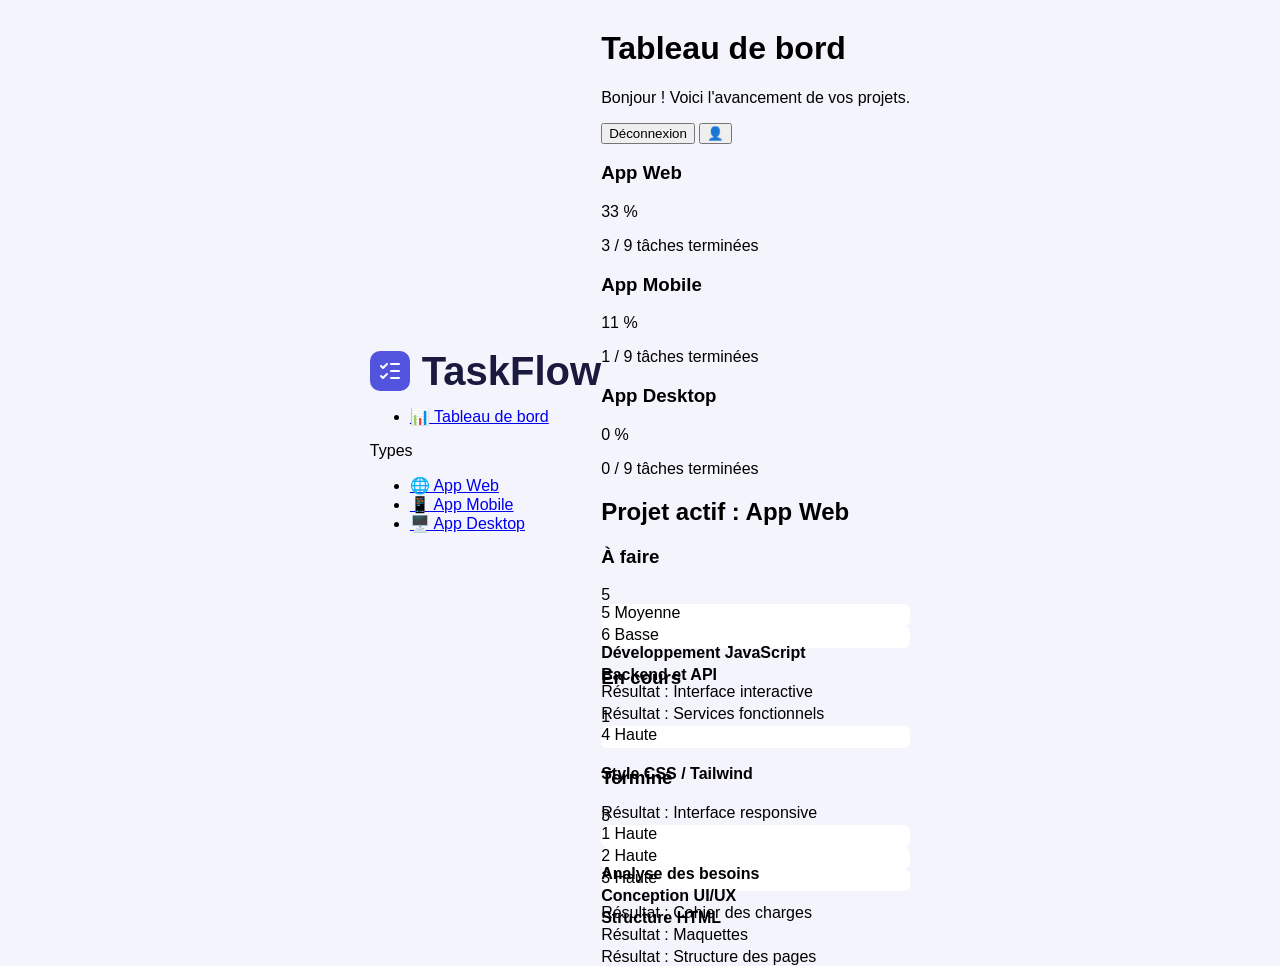
==== dashbord.html @ 0bc0db54 "dashbord HTML et AppWeb" ====
<!DOCTYPE html>
<html lang="fr">
<head>
    <meta charset="UTF-8">
    <meta name="viewport" content="width=device-width, initial-scale=1.0">
    <title>TaskFlow - Tableau de Bord</title>
    <link rel="stylesheet" href="style.css">
</head>
<body>

    <!-- Barre latérale de navigation (Aside) -->
    <aside>

        <!-- Section Logo de l'application -->
        <div id="logo">
            <span id="logo-icone">
                <!-- Icône SVG représentant une liste de tâches -->
                <svg xmlns="http://www.w3.org/2000/svg" width="24" height="24" viewBox="0 0 24 24" fill="none" stroke="currentColor" stroke-width="2" stroke-linecap="round" stroke-linejoin="round">
                    <path d="M13 5h8"/><path d="M13 12h8"/><path d="M13 19h8"/><path d="m3 17 2 2 4-4"/><path d="m3 7 2 2 4-4"/>
                </svg>
            </span>
            <span id="logo-texte">TaskFlow</span>
        </div>

        <!-- Navigation principale : Vue d'ensemble -->
        <nav>
            <ul>
                <li><a href="#" class="actif"><span class="icone">📊</span> Tableau de bord</a></li>
            </ul>
        </nav>

        <!-- Titre de la rubrique des catégories -->
        <p class="menu-titre">Types</p>

        <!-- Navigation : Filtres par type de projet -->
        <nav>
            <ul>
                <li><a href="#"><span class="icone">🌐</span> App Web</a></li>
                <li><a href="#"><span class="icone">📱</span> App Mobile</a></li>
                <li><a href="#"><span class="icone">🖥️</span> App Desktop</a></li>
            </ul>
        </nav>

    </aside>

    <!-- Contenu principal de l'application -->
    <main>

        <!-- En-tête supérieur de la zone principale -->
        <header>
            <!-- Groupe de gauche : Titre et message de bienvenue -->
            <div class="header-texte">
                <h1>Tableau de bord</h1>
                <p>Bonjour ! Voici l'avancement de vos projets.</p>
            </div>

            <!-- Groupe de droite : Boutons d'action utilisateur -->
            <div class="header-actions">
                <button>Déconnexion</button>
                <button>👤</button>
            </div>
        </header>

        <!-- Section 1 : Cartes de progression des projets -->
        <section class="section-progression">

            <!-- Carte 1 : App Web -->
            <article class="carte-progression">
                <!-- Ligne supérieure avec le titre et le pourcentage -->
                <div class="carte-header">
                    <h3 class="carte-titre">App Web</h3>
                    <span class="pourcentage">33 %</span>
                </div>
                <!-- Texte d'avancement des tâches -->
                <p class="texte-progres">3 / 9 tâches terminées</p>
                <!-- Barre de progression (Rail gris + Jauge colorée) -->
                <div class="barre-rail">
                    <div class="barre-jauge" style="width: 33%;"></div>
                </div>
            </article>

            <!-- Carte 2 : App Mobile -->
            <article class="carte-progression">
                <div class="carte-header">
                    <h3 class="carte-titre">App Mobile</h3>
                    <span class="pourcentage">11 %</span>
                </div>
                <p class="texte-progres">1 / 9 tâches terminées</p>
                <div class="barre-rail">
                    <div class="barre-jauge" style="width: 11%;"></div>
                </div>
            </article>

            <!-- Carte 3 : App Desktop -->
            <article class="carte-progression">
                <div class="carte-header">
                    <h3 class="carte-titre">App Desktop</h3>
                    <span class="pourcentage">0 %</span>
                </div>
                <p class="texte-progres">0 / 9 tâches terminées</p>
                <div class="barre-rail">
                    <div class="barre-jauge" style="width: 0%;"></div>
                </div>
            </article>

        </section>

        <!-- Section 2 : Projet actif avec les 3 colonnes -->
        <section class="projet-actif">

            <!-- Titre de la section -->
            <h2>Projet actif : App Web</h2>

            <!-- Conteneur des 3 colonnes (pour les placer côte à côte en CSS) -->
            <div class="kanban">

                <!-- Colonne 1 : À faire -->
                <section class="colonne a-faire">
                    <!-- Ligne du haut : nom de la colonne + compteur -->
                    <div class="colonne-header">
                        <h3>À faire</h3>
                        <span class="compteur">5</span>
                    </div>

                    <!-- Tâche 5 -->
                    <article class="tache">
                        <div class="tache-haut">
                            <span class="numero">5</span>
                            <span class="badge moyenne">Moyenne</span>
                        </div>
                        <h4 class="tache-titre">Développement JavaScript</h4>
                        <p class="tache-resultat">Résultat : Interface interactive</p>
                    </article>

                    <!-- Tâche 6 -->
                    <article class="tache">
                        <div class="tache-haut">
                            <span class="numero">6</span>
                            <span class="badge basse">Basse</span>
                        </div>
                        <h4 class="tache-titre">Backend et API</h4>
                        <p class="tache-resultat">Résultat : Services fonctionnels</p>
                    </article>
                </section>

                <!-- Colonne 2 : En cours -->
                <section class="colonne en-cours">
                    <div class="colonne-header">
                        <h3>En cours</h3>
                        <span class="compteur">1</span>
                    </div>

                    <!-- Tâche 4 -->
                    <article class="tache">
                        <div class="tache-haut">
                            <span class="numero">4</span>
                            <span class="badge haute">Haute</span>
                        </div>
                        <h4 class="tache-titre">Style CSS / Tailwind</h4>
                        <p class="tache-resultat">Résultat : Interface responsive</p>
                    </article>
                </section>

                <!-- Colonne 3 : Terminé -->
                <section class="colonne termine">
                    <div class="colonne-header">
                        <h3>Terminé</h3>
                        <span class="compteur">3</span>
                    </div>

                    <!-- Tâche 1 -->
                    <article class="tache">
                        <div class="tache-haut">
                            <span class="numero">1</span>
                            <span class="badge haute">Haute</span>
                        </div>
                        <h4 class="tache-titre">Analyse des besoins</h4>
                        <p class="tache-resultat">Résultat : Cahier des charges</p>
                    </article>

                    <!-- Tâche 2 -->
                    <article class="tache">
                        <div class="tache-haut">
                            <span class="numero">2</span>
                            <span class="badge haute">Haute</span>
                        </div>
                        <h4 class="tache-titre">Conception UI/UX</h4>
                        <p class="tache-resultat">Résultat : Maquettes</p>
                    </article>

                    <!-- Tâche 3 -->
                    <article class="tache">
                        <div class="tache-haut">
                            <span class="numero">3</span>
                            <span class="badge haute">Haute</span>
                        </div>
                        <h4 class="tache-titre">Structure HTML</h4>
                        <p class="tache-resultat">Résultat : Structure des pages</p>
                    </article>
                </section>

            </div>
        </section>

    </main>

</body>
</html>
---- style.css ----
body {
    margin: 0;
    min-height: 100vh;/*viewport height: hauteur de la fenêtre du navigateur.*/
    display: flex;
    justify-content: center;
    align-items: center;
    font-family: 'Inter', sans-serif;
    background: #f4f4fd;
}

#carte {
    min-height: 600px;
    display: flex;
    width: 100%;
    max-width: 1000px;
    border-radius: 24px;
    overflow: hidden;
    background: white;
    box-shadow: 0 20px 50px rgba(80,80,200,0.12);/*Ajouter l'ombre autour de la carte*/
}

#gauche, #droite {
    flex: 1;
    padding: 48px 40px;
    box-sizing: border-box;
}
/*display: flex → place les deux sections côte à côte.
width: 50% → donne à chaque section la moitié de la largeur.
min-height: 100vh → donne au conteneur une hauteur minimale égale à celle de la fenêtre.*/

#gauche{
    display: flex;
    flex-direction: column;
    align-items: center;
    gap: 24px;
    background: #f7f7ff;
}
#logo {
    display: flex;
    align-items: center;     /* centreR verticalement le carré et le texte */
    justify-content: center;
    gap: 12px;
}

#logo-icone {
    display: flex;
    align-items: center;
    justify-content: center;
    width: 40px;             /* même valeur que le font-size du texte */
    height: 40px;
    background: #5254de;
    color: white;
    border-radius: 10px;
}

#logo-icone svg {
    display: block;
    width: 24px;/*SVG du logo l'affiche en bloc et définit sa taille à 24 × 24 px*/
    height: 24px;
}

#logo-texte {
    font-size: 40px;
    font-weight: 700;
    line-height: 1;
    color: #1a1a3e;
}

#slogan{
    font-size: 18px;
    font-weight: 400;
    color: #6b6b8a;
    text-align: center;
    margin: 16px 0 32px;
}

#apercu{
    display: flex;
    gap: 12px;
    background: white;
    padding: 12px;
    border-radius: 16px;
    box-shadow: 0 8px 24px rgba(80, 80, 200, 0.08);
}

.colonne-tache{
    flex: 1;/* 3 largeurs égales */
    display: flex;
    flex-direction: column;/* titre et rectangles empilés */
    gap: 6px;
    padding: 8px;
    border-radius: 10px;
}

#faire{
    background: #e4e4f8;
}

#en-cours{
    background: #fff0c2;
}

#termine{
    background: #d0f0dc;
}

.colonne-tache h3{
    margin: 0 0 4px;
    font-size: 12px;
    font-weight: 600;
    text-align: center;
    color: #1a1a3e;
}

.tache{
    height: 22px;
    background: white;
    border-radius: 6px;
}

#atouts{
    display: flex;
    gap: 16px;
    margin-top: 32px;
}

.atout{
    flex:1;
    text-align: center;
}

.atout strong{
    display: block;/*le titre prend sa propre ligne*/
    font-size: 14px;
    font-weight: 700;
    color: #1a1a3e;
    margin-bottom: 4px;
}

.atout p {
    margin: 0; /* enlève la marge par défaut du <p> */
    font-size: 13px;
    font-weight: 400;
    color: #6b6b8a;/* gris-violet comme le slogan */
}

#apercu, #atouts{
    width: 100%;
}

#droite{
    display: flex;
    flex-direction: column;
    justify-content: center;  /*centrer verticalement le contenu*/
    background: white;
}

#droite h1{
    margin: 0 0 8px;
    font-size: 28px;
    font-weight: 700;
    color: #1a1a3e;
}

#bienvenue{
    margin: 0 0 24px;
    font-size: 15px;
    color: #6b6b8a;
}

#formulaire{
    display: flex;
    flex-direction: column;
    gap: 12px;
}

#formulaire label{
    font-size: 14px;
    font-weight: 600;
    color: #1a1a3e;
}

#formulaire input[type="email"],
#formulaire input[type="password"] {
    padding: 14px 16px;
    border: 1px solid #dcdcf0;
    border-radius: 12px;
    font-family: inherit;
    font-size: 16px;
}
/* Cible les champs email et password à l'intérieur de l'élément ayant l'id formulaire.
[] permet de sélectionner un input selon son type.
La virgule permet d'appliquer le même style aux deux champs. */
#options{
    display: flex;
    justify-content: space-between;/* un à gauche et un à droite */
    align-items: center;
    font-size: 15px;
}

#options a {
    color: #3a3ac4;
    font-weight: 600;
    text-decoration: none;
}

#seconnecter{
    padding: 16px;
    border: none;
    border-radius: 12px;
    background: #5254de;
    color: white;
    font-family: inherit;
    font-size: 16px;
    font-weight: 600;
    cursor: pointer;
}

#ou{
    margin: 4px 0;
    text-align: center;
    font-size: 14px;
    color: #6b6b8a;
}

#creeruncompte{
    display: block;
    box-sizing: border-box;
    text-align: center;
    text-decoration: none;
    padding: 16px;
    border: 1px solid #dcdcf0;
    border-radius: 12px;
    background: white;
    color: #1a1a3e;
    font-family: inherit;
    font-size: 16px;
    font-weight: 600;
    cursor: pointer;
}
/*MOT DE PASSE OUBLIER*/
#envoyer {
    padding: 16px;
    border: none;
    border-radius: 12px;
    background: #5254de;
    color: white;
    font-family: inherit;
    font-size: 16px;
    font-weight: 600;
    cursor: pointer;
}
/*---------------------------------------------------------------Page-Inscription-Task-Flow----------------------------------------------------------------------------------------------*/
#formulaire input[type="text"]{
    padding: 14px 16px;
    border: 1px solid #dcdcf0;
    border-radius: 12px;
    font-family: inherit;
    font-size: 16px;
}

#conditions{
    display: flex;
    align-items: center;
    gap: 8px;
    font-size: 15px;
}

#creer-compte{
    padding: 16px;
    border: none;
    border-radius: 12px;
    background: #5254de;
    color: white;
    font-family: inherit;
    font-size: 16px;
    font-weight: 600;
    cursor: pointer;
}

#deja-compte{
    margin: 0;
    text-align: center;
    font-size: 15px;
    color: #6b6b8a;
}

#deja-compte a{
    color: #3a3ac4;
    font-weight: 600;
    text-decoration: none;
}
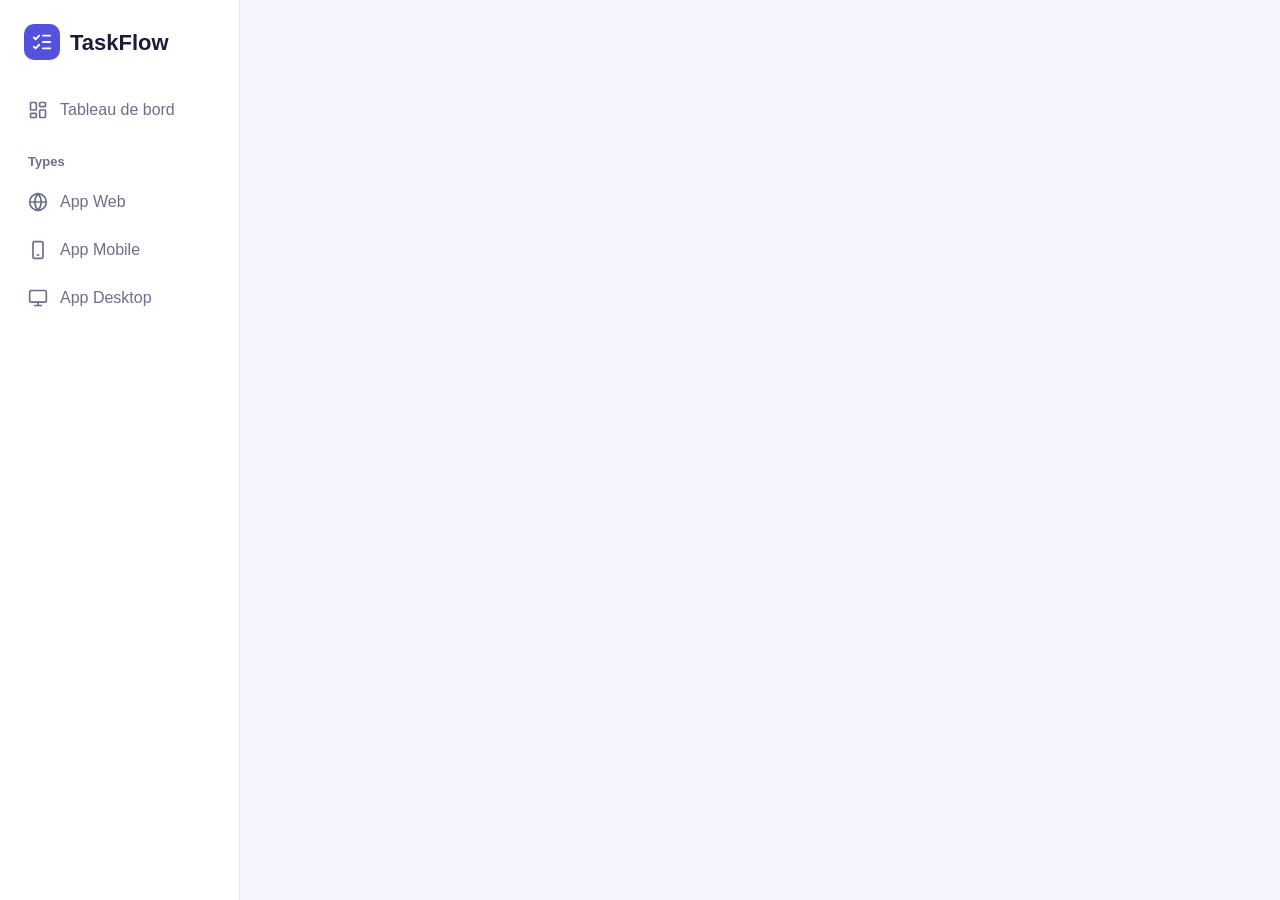
==== commit e72a3d0b: "finalchanges" ====
--- a/dashbord.html
+++ b/dashbord.html
@@ -3,206 +3,55 @@
 <head>
     <meta charset="UTF-8">
     <meta name="viewport" content="width=device-width, initial-scale=1.0">
-    <title>TaskFlow - Tableau de Bord</title>
-    <link rel="stylesheet" href="style.css">
+    <title>Tableau de bord - TaskFlow</title>
+    <link rel="stylesheet" href="app.css">
+    <link rel="preconnect" href="https://fonts.googleapis.com">
+    <link rel="preconnect" href="https://fonts.gstatic.com" crossorigin>
+    <link href="https://fonts.googleapis.com/css2?family=Inter:wght@400;500;600;700&display=swap" rel="stylesheet">
 </head>
 <body>
+    <div class="layout">
 
-    <!-- Barre latérale de navigation (Aside) -->
-    <aside>
+        <!-- Barre latérale -->
+        <aside class="sidebar">
+            <a class="logo" href="#dashboard">
+                <span class="logo-icone">
+                    <svg xmlns="http://www.w3.org/2000/svg" width="22" height="22" viewBox="0 0 24 24" fill="none" stroke="currentColor" stroke-width="2" stroke-linecap="round" stroke-linejoin="round">
+                        <path d="M13 5h8"/><path d="M13 12h8"/><path d="M13 19h8"/><path d="m3 17 2 2 4-4"/><path d="m3 7 2 2 4-4"/>
+                    </svg>
+                </span>
+                <span class="logo-texte">TaskFlow</span>
+            </a>
 
-        <!-- Section Logo de l'application -->
-        <div id="logo">
-            <span id="logo-icone">
-                <!-- Icône SVG représentant une liste de tâches -->
-                <svg xmlns="http://www.w3.org/2000/svg" width="24" height="24" viewBox="0 0 24 24" fill="none" stroke="currentColor" stroke-width="2" stroke-linecap="round" stroke-linejoin="round">
-                    <path d="M13 5h8"/><path d="M13 12h8"/><path d="M13 19h8"/><path d="m3 17 2 2 4-4"/><path d="m3 7 2 2 4-4"/>
-                </svg>
-            </span>
-            <span id="logo-texte">TaskFlow</span>
-        </div>
+            <nav aria-label="Navigation principale">
+                <a class="nav-lien" data-nav="dashboard" href="#dashboard">
+                    <svg viewBox="0 0 24 24" width="20" height="20" fill="none" stroke="currentColor" stroke-width="2" stroke-linecap="round" stroke-linejoin="round"><rect x="3" y="3" width="7" height="9" rx="1"/><rect x="14" y="3" width="7" height="5" rx="1"/><rect x="14" y="12" width="7" height="9" rx="1"/><rect x="3" y="16" width="7" height="5" rx="1"/></svg>
+                    Tableau de bord
+                </a>
 
-        <!-- Navigation principale : Vue d'ensemble -->
-        <nav>
-            <ul>
-                <li><a href="#" class="actif"><span class="icone">📊</span> Tableau de bord</a></li>
-            </ul>
-        </nav>
+                <p class="nav-titre">Types</p>
 
-        <!-- Titre de la rubrique des catégories -->
-        <p class="menu-titre">Types</p>
+                <a class="nav-lien" data-nav="web" href="#type/web">
+                    <svg viewBox="0 0 24 24" width="20" height="20" fill="none" stroke="currentColor" stroke-width="2" stroke-linecap="round" stroke-linejoin="round"><circle cx="12" cy="12" r="10"/><path d="M2 12h20"/><path d="M12 2a15 15 0 0 1 0 20 15 15 0 0 1 0-20z"/></svg>
+                    App Web
+                </a>
+                <a class="nav-lien" data-nav="mobile" href="#type/mobile">
+                    <svg viewBox="0 0 24 24" width="20" height="20" fill="none" stroke="currentColor" stroke-width="2" stroke-linecap="round" stroke-linejoin="round"><rect x="6" y="2" width="12" height="20" rx="2"/><path d="M11 18h2"/></svg>
+                    App Mobile
+                </a>
+                <a class="nav-lien" data-nav="desktop" href="#type/desktop">
+                    <svg viewBox="0 0 24 24" width="20" height="20" fill="none" stroke="currentColor" stroke-width="2" stroke-linecap="round" stroke-linejoin="round"><rect x="2" y="3" width="20" height="14" rx="2"/><path d="M8 21h8"/><path d="M12 17v4"/></svg>
+                    App Desktop
+                </a>
+            </nav>
+        </aside>
 
-        <!-- Navigation : Filtres par type de projet -->
-        <nav>
-            <ul>
-                <li><a href="#"><span class="icone">🌐</span> App Web</a></li>
-                <li><a href="#"><span class="icone">📱</span> App Mobile</a></li>
-                <li><a href="#"><span class="icone">🖥️</span> App Desktop</a></li>
-            </ul>
-        </nav>
+        <!-- Contenu : rempli par app.js -->
+        <main class="contenu" id="vue"></main>
+    </div>
 
-    </aside>
-
-    <!-- Contenu principal de l'application -->
-    <main>
-
-        <!-- En-tête supérieur de la zone principale -->
-        <header>
-            <!-- Groupe de gauche : Titre et message de bienvenue -->
-            <div class="header-texte">
-                <h1>Tableau de bord</h1>
-                <p>Bonjour ! Voici l'avancement de vos projets.</p>
-            </div>
-
-            <!-- Groupe de droite : Boutons d'action utilisateur -->
-            <div class="header-actions">
-                <button>Déconnexion</button>
-                <button>👤</button>
-            </div>
-        </header>
-
-        <!-- Section 1 : Cartes de progression des projets -->
-        <section class="section-progression">
-
-            <!-- Carte 1 : App Web -->
-            <article class="carte-progression">
-                <!-- Ligne supérieure avec le titre et le pourcentage -->
-                <div class="carte-header">
-                    <h3 class="carte-titre">App Web</h3>
-                    <span class="pourcentage">33 %</span>
-                </div>
-                <!-- Texte d'avancement des tâches -->
-                <p class="texte-progres">3 / 9 tâches terminées</p>
-                <!-- Barre de progression (Rail gris + Jauge colorée) -->
-                <div class="barre-rail">
-                    <div class="barre-jauge" style="width: 33%;"></div>
-                </div>
-            </article>
-
-            <!-- Carte 2 : App Mobile -->
-            <article class="carte-progression">
-                <div class="carte-header">
-                    <h3 class="carte-titre">App Mobile</h3>
-                    <span class="pourcentage">11 %</span>
-                </div>
-                <p class="texte-progres">1 / 9 tâches terminées</p>
-                <div class="barre-rail">
-                    <div class="barre-jauge" style="width: 11%;"></div>
-                </div>
-            </article>
-
-            <!-- Carte 3 : App Desktop -->
-            <article class="carte-progression">
-                <div class="carte-header">
-                    <h3 class="carte-titre">App Desktop</h3>
-                    <span class="pourcentage">0 %</span>
-                </div>
-                <p class="texte-progres">0 / 9 tâches terminées</p>
-                <div class="barre-rail">
-                    <div class="barre-jauge" style="width: 0%;"></div>
-                </div>
-            </article>
-
-        </section>
-
-        <!-- Section 2 : Projet actif avec les 3 colonnes -->
-        <section class="projet-actif">
-
-            <!-- Titre de la section -->
-            <h2>Projet actif : App Web</h2>
-
-            <!-- Conteneur des 3 colonnes (pour les placer côte à côte en CSS) -->
-            <div class="kanban">
-
-                <!-- Colonne 1 : À faire -->
-                <section class="colonne a-faire">
-                    <!-- Ligne du haut : nom de la colonne + compteur -->
-                    <div class="colonne-header">
-                        <h3>À faire</h3>
-                        <span class="compteur">5</span>
-                    </div>
-
-                    <!-- Tâche 5 -->
-                    <article class="tache">
-                        <div class="tache-haut">
-                            <span class="numero">5</span>
-                            <span class="badge moyenne">Moyenne</span>
-                        </div>
-                        <h4 class="tache-titre">Développement JavaScript</h4>
-                        <p class="tache-resultat">Résultat : Interface interactive</p>
-                    </article>
-
-                    <!-- Tâche 6 -->
-                    <article class="tache">
-                        <div class="tache-haut">
-                            <span class="numero">6</span>
-                            <span class="badge basse">Basse</span>
-                        </div>
-                        <h4 class="tache-titre">Backend et API</h4>
-                        <p class="tache-resultat">Résultat : Services fonctionnels</p>
-                    </article>
-                </section>
-
-                <!-- Colonne 2 : En cours -->
-                <section class="colonne en-cours">
-                    <div class="colonne-header">
-                        <h3>En cours</h3>
-                        <span class="compteur">1</span>
-                    </div>
-
-                    <!-- Tâche 4 -->
-                    <article class="tache">
-                        <div class="tache-haut">
-                            <span class="numero">4</span>
-                            <span class="badge haute">Haute</span>
-                        </div>
-                        <h4 class="tache-titre">Style CSS / Tailwind</h4>
-                        <p class="tache-resultat">Résultat : Interface responsive</p>
-                    </article>
-                </section>
-
-                <!-- Colonne 3 : Terminé -->
-                <section class="colonne termine">
-                    <div class="colonne-header">
-                        <h3>Terminé</h3>
-                        <span class="compteur">3</span>
-                    </div>
-
-                    <!-- Tâche 1 -->
-                    <article class="tache">
-                        <div class="tache-haut">
-                            <span class="numero">1</span>
-                            <span class="badge haute">Haute</span>
-                        </div>
-                        <h4 class="tache-titre">Analyse des besoins</h4>
-                        <p class="tache-resultat">Résultat : Cahier des charges</p>
-                    </article>
-
-                    <!-- Tâche 2 -->
-                    <article class="tache">
-                        <div class="tache-haut">
-                            <span class="numero">2</span>
-                            <span class="badge haute">Haute</span>
-                        </div>
-                        <h4 class="tache-titre">Conception UI/UX</h4>
-                        <p class="tache-resultat">Résultat : Maquettes</p>
-                    </article>
-
-                    <!-- Tâche 3 -->
-                    <article class="tache">
-                        <div class="tache-haut">
-                            <span class="numero">3</span>
-                            <span class="badge haute">Haute</span>
-                        </div>
-                        <h4 class="tache-titre">Structure HTML</h4>
-                        <p class="tache-resultat">Résultat : Structure des pages</p>
-                    </article>
-                </section>
-
-            </div>
-        </section>
-
-    </main>
-
+    <script src="js/storage.js"></script>
+    <script src="js/data.js"></script>
+    <script src="js/app.js"></script>
 </body>
 </html>
--- a/app.css
+++ b/app.css
@@ -0,0 +1,553 @@
+:root {
+    --fond: #F4F4FE;
+    --accent: #5252DC;
+    --accent-clair: #E8E8FB;
+    --accent-fonce: #3737A8;
+    --texte: #1B1B3A;
+    --secondaire: #6B6F8A;
+    --bord: #E3E3F4;
+    --vert-outil: #12805C;
+    --gris: #9CA3AF;
+    --orange: #F59E0B;
+    --vert: #16A34A;
+}
+
+* { box-sizing: border-box; }
+
+body {
+    margin: 0;
+    font-family: 'Inter', Arial, sans-serif;
+    background: var(--fond);
+    color: var(--texte);
+    line-height: 1.5;
+}
+
+h1, h2, h3, h4, p { margin: 0; }
+
+:focus-visible {
+    outline: 3px solid var(--accent);
+    outline-offset: 2px;
+}
+
+/* ---------- Mise en page générale ---------- */
+.layout {
+    display: flex;
+    min-height: 100vh;
+}
+
+.sidebar {
+    width: 240px;
+    flex-shrink: 0;
+    background: white;
+    border-right: 1px solid var(--bord);
+    padding: 24px 16px;
+    display: flex;
+    flex-direction: column;
+    gap: 28px;
+}
+
+.contenu {
+    flex: 1;
+    min-width: 0;
+    padding: 32px 40px 48px;
+    display: flex;
+    flex-direction: column;
+    gap: 24px;
+}
+
+/* ---------- Barre latérale ---------- */
+.logo {
+    display: flex;
+    align-items: center;
+    gap: 10px;
+    padding: 0 8px;
+    text-decoration: none;
+    color: var(--texte);
+}
+
+.logo-icone {
+    display: flex;
+    align-items: center;
+    justify-content: center;
+    width: 36px;
+    height: 36px;
+    border-radius: 10px;
+    background: var(--accent);
+    color: white;
+}
+
+.logo-texte {
+    font-size: 22px;
+    font-weight: 700;
+}
+
+nav {
+    display: flex;
+    flex-direction: column;
+    gap: 4px;
+}
+
+.nav-titre {
+    margin: 16px 12px 4px;
+    font-size: 13px;
+    font-weight: 600;
+    color: var(--secondaire);
+}
+
+.nav-lien {
+    display: flex;
+    align-items: center;
+    gap: 12px;
+    min-height: 44px;
+    padding: 0 12px;
+    border-radius: 10px;
+    color: var(--secondaire);
+    font-weight: 500;
+    text-decoration: none;
+}
+
+.nav-lien:hover { background: var(--fond); }
+
+.nav-lien.actif {
+    background: var(--accent-clair);
+    color: var(--accent-fonce);
+    font-weight: 700;
+}
+
+/* ---------- En-tête ---------- */
+.entete {
+    display: flex;
+    justify-content: space-between;
+    align-items: flex-start;
+    gap: 16px;
+}
+
+.entete h1 {
+    font-size: 28px;
+    font-weight: 700;
+    line-height: 1.25;
+}
+
+.sous-titre {
+    margin-top: 4px;
+    color: var(--secondaire);
+}
+
+.actions {
+    display: flex;
+    align-items: center;
+    gap: 12px;
+    flex-shrink: 0;
+}
+
+.avatar {
+    display: flex;
+    align-items: center;
+    justify-content: center;
+    width: 44px;
+    height: 44px;
+    border-radius: 50%;
+    background: var(--accent);
+    color: white;
+    font-weight: 700;
+    font-size: 15px;
+}
+
+/* ---------- Boutons ---------- */
+.btn {
+    display: inline-flex;
+    align-items: center;
+    justify-content: center;
+    min-height: 44px;
+    padding: 0 20px;
+    border-radius: 12px;
+    border: 1px solid transparent;
+    font-family: inherit;
+    font-size: 15px;
+    font-weight: 600;
+    text-decoration: none;
+    cursor: pointer;
+}
+
+.btn-prim { background: var(--accent); color: white; }
+.btn-prim:hover { background: #4343C4; }
+
+.btn-sec { background: white; color: var(--texte); border-color: var(--bord); }
+.btn-sec:hover { background: var(--fond); }
+
+.btn.bloc { width: 100%; }
+
+/* ---------- Cartes génériques ---------- */
+.carte {
+    background: white;
+    border-radius: 16px;
+    padding: 20px;
+    box-shadow: 0 8px 24px rgba(80, 80, 200, 0.08);
+}
+
+.carte h2 { font-size: 17px; font-weight: 700; }
+
+.detail { color: var(--secondaire); font-size: 14px; }
+
+.lien {
+    color: var(--accent-fonce);
+    font-weight: 600;
+    text-decoration: none;
+}
+.lien:hover { text-decoration: underline; }
+
+/* ---------- Barres de progression ---------- */
+.barre {
+    height: 10px;
+    background: var(--accent-clair);
+    border-radius: 999px;
+    overflow: hidden;
+}
+
+.barre span {
+    display: block;
+    height: 100%;
+    background: var(--accent);
+    border-radius: 999px;
+}
+
+.ligne-pct {
+    display: flex;
+    justify-content: space-between;
+    align-items: baseline;
+    margin-bottom: 8px;
+    color: var(--secondaire);
+    font-size: 14px;
+}
+.ligne-pct strong { color: var(--texte); font-size: 16px; }
+.ligne-pct h2 { color: var(--texte); }
+
+/* ---------- Tableau de bord ---------- */
+.grille-types {
+    display: grid;
+    grid-template-columns: repeat(3, 1fr);
+    gap: 20px;
+}
+
+.carte-type {
+    display: flex;
+    flex-direction: column;
+    gap: 10px;
+    color: inherit;
+    text-decoration: none;
+    border: 1px solid transparent;
+}
+.carte-type:hover { border-color: var(--accent); }
+
+.carte-type-haut { display: flex; align-items: center; gap: 12px; }
+
+.icone-type {
+    display: flex;
+    align-items: center;
+    justify-content: center;
+    width: 40px;
+    height: 40px;
+    border-radius: 10px;
+    background: var(--accent-clair);
+    color: var(--accent-fonce);
+}
+
+.projet-actif { display: flex; flex-direction: column; gap: 16px; }
+.projet-actif-tete { display: flex; justify-content: space-between; align-items: center; gap: 12px; flex-wrap: wrap; }
+
+/* ---------- Colonnes ---------- */
+.colonnes {
+    display: grid;
+    grid-template-columns: repeat(3, 1fr);
+    gap: 20px;
+    align-items: start;
+}
+
+.colonne {
+    background: #FAFAFF;
+    border: 1px solid var(--bord);
+    border-top: 4px solid var(--gris);
+    border-radius: 14px;
+    padding: 14px;
+    display: flex;
+    flex-direction: column;
+    gap: 10px;
+}
+.colonne.gris   { border-top-color: var(--gris); }
+.colonne.orange { border-top-color: var(--orange); }
+.colonne.vert   { border-top-color: var(--vert); }
+
+.colonne-tete {
+    display: flex;
+    justify-content: space-between;
+    align-items: center;
+}
+.colonne-tete h3 { font-size: 15px; font-weight: 700; }
+
+.compteur {
+    min-width: 28px;
+    padding: 2px 8px;
+    border-radius: 999px;
+    background: white;
+    border: 1px solid var(--bord);
+    font-size: 13px;
+    font-weight: 700;
+    text-align: center;
+}
+
+.vide {
+    color: var(--secondaire);
+    font-size: 14px;
+    text-align: center;
+    padding: 12px 0;
+}
+
+/* ---------- Cartes de tâches ---------- */
+.tache-carte {
+    background: white;
+    border: 1px solid var(--bord);
+    border-radius: 12px;
+    padding: 12px;
+    cursor: pointer;
+    display: flex;
+    flex-direction: column;
+    gap: 8px;
+    min-height: 44px;
+}
+.tache-carte:hover { border-color: var(--accent); box-shadow: 0 4px 14px rgba(80, 80, 200, 0.12); }
+
+.tache-carte.mini {
+    flex-direction: row;
+    align-items: center;
+    gap: 10px;
+}
+
+.tache-haut { display: flex; justify-content: space-between; align-items: center; }
+
+.tache-carte h4 { font-size: 14px; font-weight: 600; }
+
+.outils-ligne { font-size: 13px; color: var(--secondaire); }
+
+.num {
+    display: inline-flex;
+    align-items: center;
+    justify-content: center;
+    width: 28px;
+    height: 28px;
+    flex-shrink: 0;
+    border-radius: 8px;
+    background: var(--accent);
+    color: white;
+    font-size: 13px;
+    font-weight: 700;
+}
+
+/* ---------- Badges ---------- */
+.badge {
+    display: inline-block;
+    padding: 2px 10px;
+    border-radius: 999px;
+    font-size: 12px;
+    font-weight: 700;
+}
+.badge.haute   { background: #FDE8E8; color: #B42318; }
+.badge.moyenne { background: #FEF0D6; color: #A15C07; }
+.badge.basse   { background: #DCF5E6; color: #0F7A3D; }
+
+.badge.b-afaire   { background: #ECECF4; color: #4B4F6A; }
+.badge.b-encours  { background: #FEF0D6; color: #A15C07; }
+.badge.b-termine  { background: #DCF5E6; color: #0F7A3D; }
+
+/* ---------- Outils cliquables ---------- */
+.outil {
+    color: var(--vert-outil);
+    font-weight: 700;
+    text-decoration: underline;
+}
+.outil::after {
+    content: "\2197";
+    font-size: 0.75em;
+    margin-left: 2px;
+    display: inline-block;
+    text-decoration: none;
+}
+.outil:hover { color: #0B5E43; }
+
+.outil-exemple {
+    color: var(--vert-outil);
+    font-weight: 700;
+    text-decoration: underline;
+}
+
+.notice-vert {
+    background: #E3F6EC;
+    border: 1px solid #B7E4CB;
+    color: #0B5E43;
+    border-radius: 12px;
+    padding: 12px 16px;
+    font-size: 14px;
+}
+
+/* ---------- Info-bulle ---------- */
+.infobulle {
+    position: fixed;
+    z-index: 1000;
+    width: 270px;
+    background: white;
+    border: 1px solid var(--bord);
+    border-radius: 12px;
+    padding: 14px;
+    box-shadow: 0 12px 32px rgba(40, 40, 120, 0.2);
+    display: flex;
+    flex-direction: column;
+    gap: 6px;
+}
+.infobulle[hidden] { display: none; }
+.infobulle strong { font-size: 15px; }
+.infobulle p { font-size: 13px; color: var(--secondaire); }
+.infobulle .adresse { font-size: 12px; color: var(--vert-outil); font-weight: 600; }
+
+.btn-doc {
+    margin-top: 4px;
+    display: flex;
+    align-items: center;
+    justify-content: center;
+    min-height: 44px;
+    border-radius: 10px;
+    background: var(--vert-outil);
+    color: white;
+    font-size: 14px;
+    font-weight: 600;
+    text-decoration: none;
+}
+.btn-doc:hover { background: #0B5E43; }
+
+/* ---------- Progression globale ---------- */
+.progression-globale { display: flex; flex-direction: column; gap: 8px; }
+.progression-globale .ligne-pct { margin-bottom: 0; }
+
+/* ---------- Détail d'une tâche ---------- */
+.detail-grille {
+    display: grid;
+    grid-template-columns: 1fr 320px;
+    gap: 20px;
+    align-items: start;
+}
+
+.detail-principal { display: flex; flex-direction: column; gap: 20px; min-width: 0; }
+.detail-principal .carte h2 { margin-bottom: 8px; }
+.detail-principal .carte p { color: var(--texte); }
+.detail-principal .ligne-pct h2 { margin-bottom: 0; }
+
+.checklist {
+    list-style: none;
+    margin: 12px 0 0;
+    padding: 0;
+    display: flex;
+    flex-direction: column;
+    gap: 4px;
+}
+
+.checklist li {
+    display: flex;
+    align-items: center;
+    gap: 12px;
+    min-height: 44px;
+    padding: 0 8px;
+    border-radius: 10px;
+}
+.checklist li:hover { background: var(--fond); }
+
+.checklist input[type="checkbox"] {
+    width: 20px;
+    height: 20px;
+    flex-shrink: 0;
+    accent-color: var(--accent);
+    cursor: pointer;
+}
+
+.checklist label { flex: 1; padding: 8px 0; cursor: pointer; }
+.checklist label.faite { color: var(--secondaire); text-decoration: line-through; }
+.checklist label.faite .outil { text-decoration: underline; }
+
+.detail-infos { display: flex; flex-direction: column; gap: 12px; }
+
+.detail-infos dl { margin: 0; display: grid; gap: 4px; }
+.detail-infos dt { font-size: 13px; color: var(--secondaire); margin-top: 8px; }
+.detail-infos dd { margin: 0; font-weight: 600; }
+
+.liste-outils { margin: 0; padding: 0; list-style: none; display: flex; flex-direction: column; gap: 4px; }
+
+/* ---------- Écran « Projet terminé » ---------- */
+.fin {
+    display: flex;
+    flex-direction: column;
+    align-items: center;
+    gap: 14px;
+    text-align: center;
+    padding: 32px 24px;
+}
+.fin h2 { font-size: 24px; }
+.fin .barre { width: 100%; max-width: 420px; }
+
+.fin-icone {
+    display: flex;
+    align-items: center;
+    justify-content: center;
+    width: 72px;
+    height: 72px;
+    border-radius: 50%;
+    background: #DCF5E6;
+    color: var(--vert);
+}
+
+.fin-boutons { display: flex; gap: 12px; flex-wrap: wrap; justify-content: center; margin: 8px 0; }
+
+.fin-liste {
+    list-style: none;
+    margin: 8px 0 0;
+    padding: 0;
+    width: 100%;
+    max-width: 480px;
+    display: flex;
+    flex-direction: column;
+    gap: 8px;
+    text-align: left;
+}
+.fin-liste li {
+    display: flex;
+    align-items: center;
+    gap: 12px;
+    min-height: 44px;
+    padding: 0 12px;
+    background: var(--fond);
+    border-radius: 10px;
+    font-weight: 500;
+}
+.fin-liste li span:nth-child(2) { flex: 1; }
+.coche-verte { color: var(--vert); display: inline-flex; }
+
+/* ---------- Petit écran (< 800 px) ---------- */
+@media (max-width: 799px) {
+    .layout { flex-direction: column; }
+
+    .sidebar {
+        width: 100%;
+        border-right: none;
+        border-bottom: 1px solid var(--bord);
+        padding: 16px;
+        gap: 12px;
+    }
+
+    nav { flex-direction: row; flex-wrap: wrap; align-items: center; }
+    .nav-titre { display: none; }
+
+    .contenu { padding: 20px 16px 40px; }
+
+    .entete { flex-direction: column; }
+    .entete h1 { font-size: 24px; }
+
+    .grille-types,
+    .colonnes,
+    .detail-grille { grid-template-columns: 1fr; }
+}
